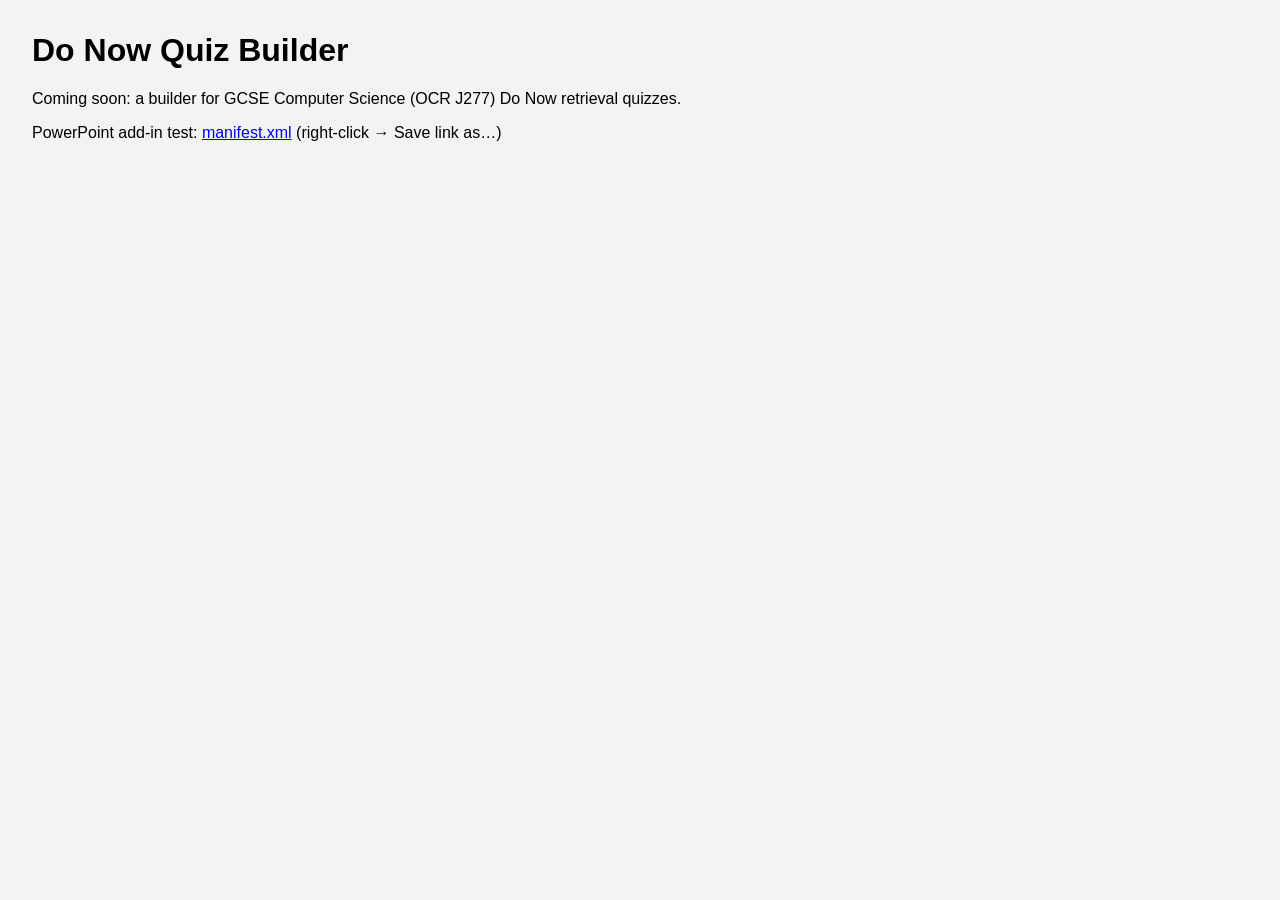
==== index.html @ 752d3491 "Add hello-world PowerPoint add-in test Task pane add-in that reports supported PowerPointApi sets, a" ====
<!doctype html>
<html lang="en-GB">
<head><meta charset="utf-8"><title>Do Now Quiz Builder</title></head>
<body style="font-family: Aptos, 'Segoe UI', sans-serif; background:#F3F3F3; margin:2em;">
<h1>Do Now Quiz Builder</h1>
<p>Coming soon: a builder for GCSE Computer Science (OCR J277) Do Now retrieval quizzes.</p>
<p>PowerPoint add-in test: <a href="addin-test/manifest.xml">manifest.xml</a> (right-click → Save link as…)</p>
</body>
</html>
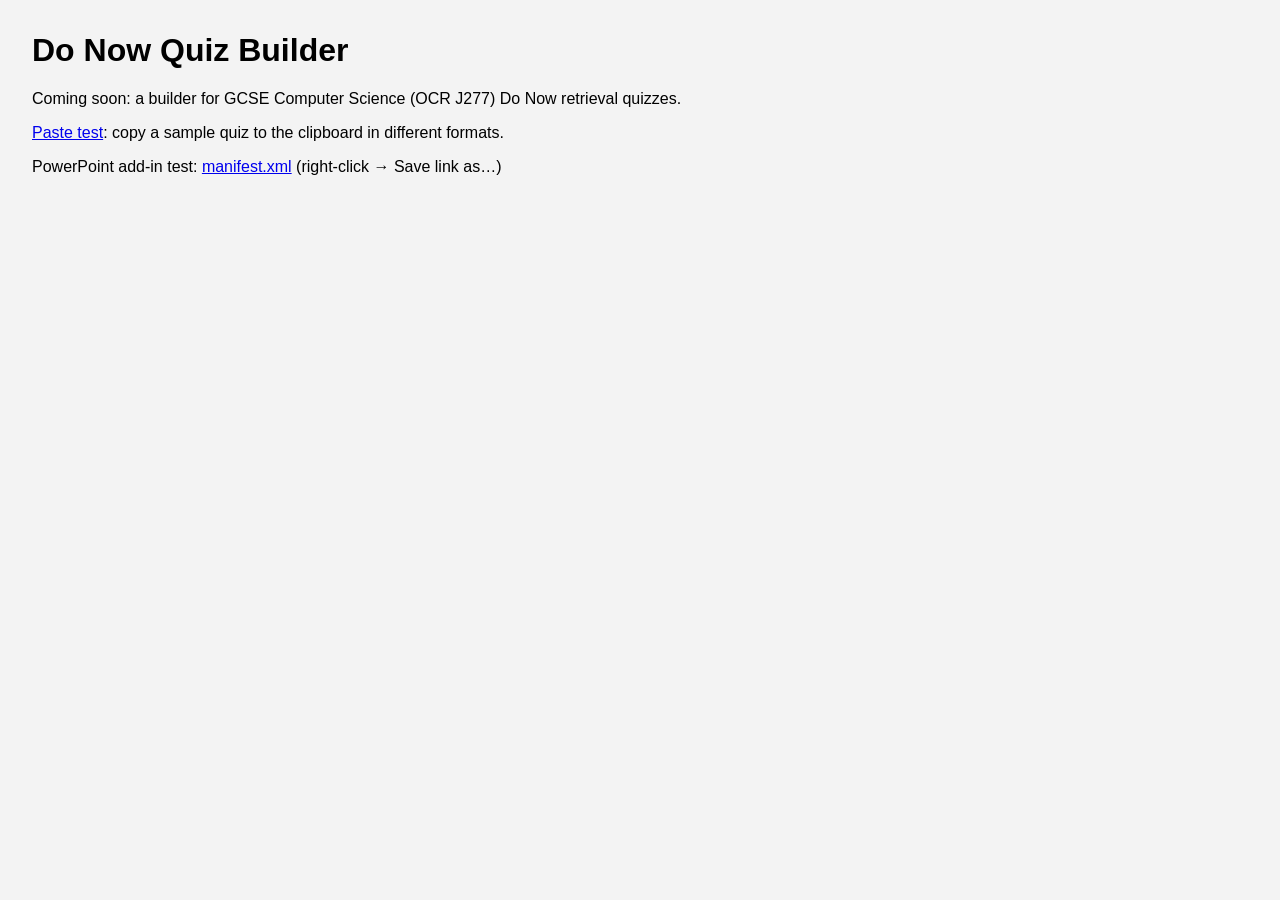
==== commit f4732bdb: "Add clipboard paste test page Copies an invented sample quiz and answers slide as a PNG picture, an " ====
--- a/index.html
+++ b/index.html
@@ -4,6 +4,7 @@
 <body style="font-family: Aptos, 'Segoe UI', sans-serif; background:#F3F3F3; margin:2em;">
 <h1>Do Now Quiz Builder</h1>
 <p>Coming soon: a builder for GCSE Computer Science (OCR J277) Do Now retrieval quizzes.</p>
+<p><a href="paste-test/">Paste test</a>: copy a sample quiz to the clipboard in different formats.</p>
 <p>PowerPoint add-in test: <a href="addin-test/manifest.xml">manifest.xml</a> (right-click → Save link as…)</p>
 </body>
 </html>
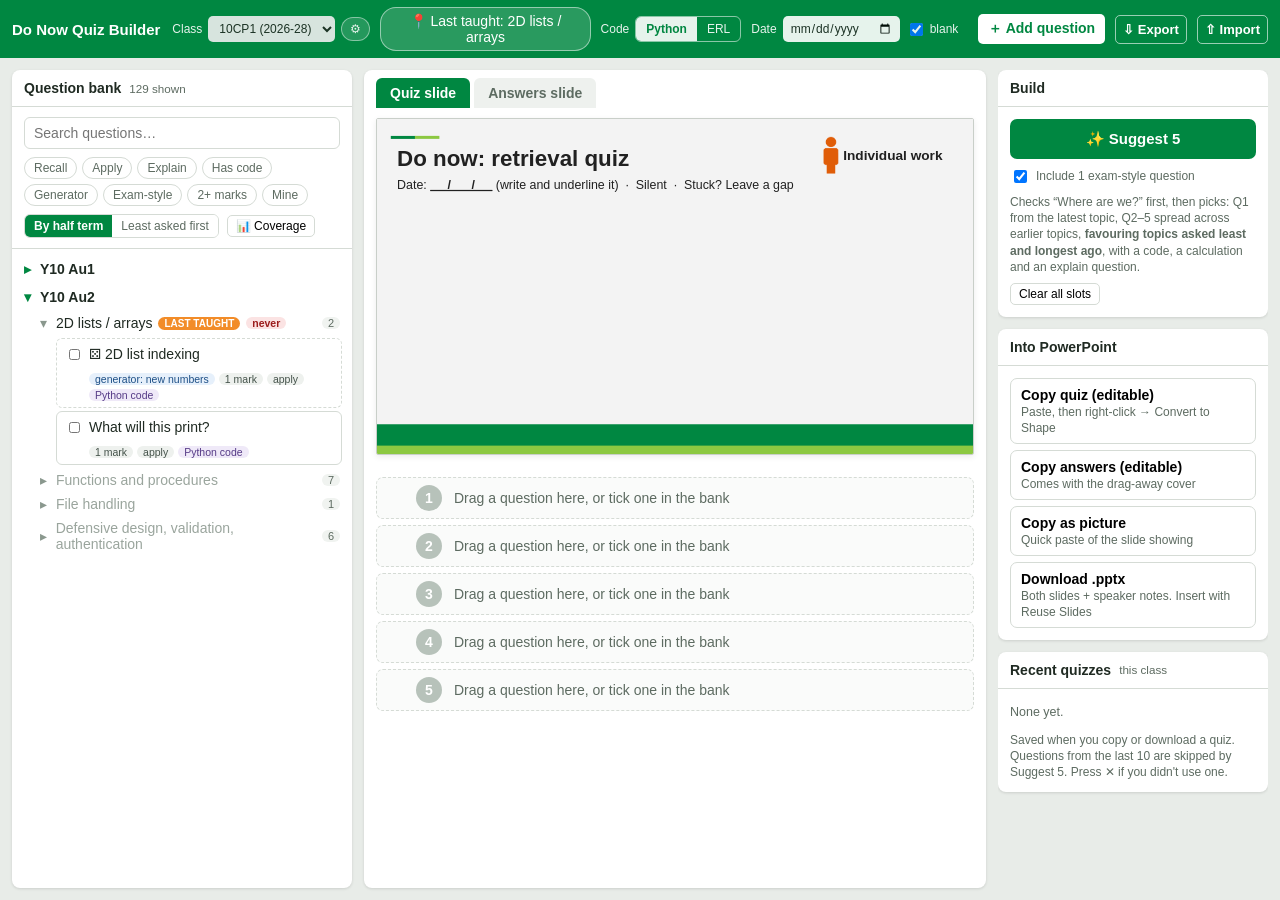
==== commit 26b8c5ca: "Build the Do Now Quiz Builder web app Question bank, 34 generators (ported and replay-tested), Sugge" ====
--- a/index.html
+++ b/index.html
@@ -1,10 +1,198 @@
 <!doctype html>
 <html lang="en-GB">
-<head><meta charset="utf-8"><title>Do Now Quiz Builder</title></head>
-<body style="font-family: Aptos, 'Segoe UI', sans-serif; background:#F3F3F3; margin:2em;">
-<h1>Do Now Quiz Builder</h1>
-<p>Coming soon: a builder for GCSE Computer Science (OCR J277) Do Now retrieval quizzes.</p>
-<p><a href="paste-test/">Paste test</a>: copy a sample quiz to the clipboard in different formats.</p>
-<p>PowerPoint add-in test: <a href="addin-test/manifest.xml">manifest.xml</a> (right-click → Save link as…)</p>
+<head>
+<meta charset="utf-8">
+<meta name="viewport" content="width=device-width, initial-scale=1">
+<title>Do Now Quiz Builder</title>
+<link rel="icon" href="img/individual-work.png">
+<link rel="stylesheet" href="css/app.css">
+</head>
+<body>
+
+<header>
+  <h1>Do Now Quiz Builder</h1>
+  <label>Class <select id="cls"></select> <button class="chip-btn" id="plansBtn" title="Classes and course plans" style="padding:4px 8px">⚙</button></label>
+  <button class="chip-btn" id="whereBtn" title="Where is this class up to?">📍 <span id="whereTxt"></span></button>
+  <label>Code <span class="seg" id="langSeg"><button data-l="python">Python</button><button data-l="erl">ERL</button></span></label>
+  <label>Date <input type="date" id="date"> <span style="display:flex;align-items:center;gap:4px"><input type="checkbox" id="blank" checked> blank</span></label>
+  <span class="spacer"></span>
+  <button class="hbtn" id="addBtn">＋ Add question</button>
+  <button class="hbtn ghost" id="exportBtn" title="Save your questions, plans, classes and history to a file">⇩ Export</button>
+  <button class="hbtn ghost" id="importBtn" title="Load an export file (e.g. from your other computer)">⇧ Import</button>
+  <input type="file" id="importFile" accept=".json,application/json" hidden>
+</header>
+
+<main>
+  <!-- Left: question bank -->
+  <section class="panel">
+    <h2>Question bank <small id="bankCount"></small></h2>
+    <div class="bank-tools">
+      <input type="search" id="search" placeholder="Search questions…">
+      <div class="filters" id="filters">
+        <button class="f" data-f="recall">Recall</button>
+        <button class="f" data-f="apply">Apply</button>
+        <button class="f" data-f="explain">Explain</button>
+        <button class="f" data-f="code">Has code</button>
+        <button class="f" data-f="gen">Generator</button>
+        <button class="f" data-f="exam">Exam-style</button>
+        <button class="f" data-f="m2">2+ marks</button>
+        <button class="f" data-f="mine">Mine</button>
+      </div>
+      <div style="display:flex;gap:8px;align-items:center">
+        <span class="seg2" id="viewSeg"><button data-v="plan" class="on">By half term</button><button data-v="least">Least asked first</button></span>
+        <button class="sbtn" id="covBtn" title="Topic coverage for this class">📊 Coverage</button>
+      </div>
+    </div>
+    <div class="tree" id="tree"></div>
+  </section>
+
+  <!-- Centre: preview + slots -->
+  <section class="panel centre">
+    <div class="tabs">
+      <button class="tab on" data-t="quiz">Quiz slide</button>
+      <button class="tab" data-t="ans">Answers slide</button>
+      <span class="fit" id="fit"></span>
+    </div>
+    <div class="warnbar" id="warnbar"></div>
+    <div class="slide-wrap" id="slide"></div>
+    <div class="cover-tip" id="coverTip" hidden>The cover is shown faded so you can check the answers. <a href="#" id="coverToggle">Show it solid</a></div>
+    <div class="slots" id="slots"></div>
+  </section>
+
+  <!-- Right: actions -->
+  <section class="right">
+    <div class="panel">
+      <h2>Build</h2>
+      <div class="box">
+        <button class="big" id="suggestBtn">✨ Suggest 5</button>
+        <label class="hint" style="display:flex;gap:6px;align-items:center"><input type="checkbox" id="incExam"> Include 1 exam-style question</label>
+        <div class="hint">Checks “Where are we?” first, then picks: Q1 from the latest topic, Q2–5 spread across earlier topics, <b>favouring topics asked least and longest ago</b>, with a code, a calculation and an explain question.</div>
+        <button class="sbtn" id="clearBtn" style="justify-self:start">Clear all slots</button>
+      </div>
+    </div>
+    <div class="panel">
+      <h2>Into PowerPoint</h2>
+      <div class="box out">
+        <button class="obtn" data-o="svg-quiz"><b>Copy quiz (editable)</b><span>Paste, then right-click → Convert to Shape</span></button>
+        <button class="obtn" data-o="svg-ans"><b>Copy answers (editable)</b><span>Comes with the drag-away cover</span></button>
+        <button class="obtn" data-o="png"><b>Copy as picture</b><span>Quick paste of the slide showing</span></button>
+        <button class="obtn" data-o="pptx"><b>Download .pptx</b><span>Both slides + speaker notes. Insert with Reuse Slides</span></button>
+      </div>
+    </div>
+    <div class="panel">
+      <h2>Recent quizzes <small>this class</small></h2>
+      <div class="box"><ul class="hist" id="hist"></ul>
+        <div class="hint">Saved when you copy or download a quiz. Questions from the last 10 are skipped by Suggest 5. Press ✕ if you didn't use one.</div></div>
+    </div>
+  </section>
+</main>
+
+<!-- Where are we? -->
+<div class="scrim" id="whereModal">
+  <div class="modal">
+    <header><h1 style="font-size:16px">📍 Where is <span id="waClass"></span> up to?</h1></header>
+    <div class="mbody">
+      <p class="hint" style="margin-top:0">Click topics to tick them as taught. <b>Double-click</b> the topic you taught most recently (orange). Suggest 5 only uses ticked topics.</p>
+      <div id="waBody"></div>
+    </div>
+    <div class="mfoot">
+      <span class="note">Saved for this class on this computer.</span>
+      <button class="btn sec" data-close>Cancel</button>
+      <button class="btn" id="waConfirm">Confirm and suggest 5</button>
+    </div>
+  </div>
+</div>
+
+<!-- Add / edit question -->
+<div class="scrim" id="addModal">
+  <div class="modal">
+    <header><h1 style="font-size:16px" id="fTitle">＋ Add your own question</h1></header>
+    <div class="mbody">
+      <div class="form">
+        <label for="fTopic">Topic</label><select id="fTopic"></select>
+        <label for="fQ">Question</label><textarea id="fQ" placeholder="Use **bold** for key words, e.g. State the **purpose** of the ALU."></textarea>
+        <label for="fCode">Code <small>(optional)</small></label>
+        <div><textarea class="code" id="fCode" placeholder='x = 5&#10;print("x is " + str(x * 2))'></textarea>
+          <select id="fLang" style="width:auto;margin-top:6px"><option value="python">Python</option><option value="erl">OCR ERL</option><option value="sql">SQL</option></select></div>
+        <label for="fAns">Answer</label><textarea id="fAns" placeholder="Answer plus a brief why, e.g. **10**: x * 2 is 10"></textarea>
+        <label for="fShort">Short label</label><input id="fShort" placeholder="Reminder for the answers slide, e.g. Output of x code?">
+        <label>Details</label>
+        <div style="display:flex;gap:10px;flex-wrap:wrap;align-items:center">
+          <select id="fMarks" style="width:auto"><option value="1">1 mark</option><option value="2">2 marks</option><option value="3">3 marks</option></select>
+          <select id="fLevel" style="width:auto"><option value="recall">Recall</option><option value="apply">Apply</option><option value="explain">Explain</option></select>
+          <select id="fStyle" style="width:auto"><option value="quiz">Quiz style</option><option value="exam">Exam style</option></select>
+          <label style="font-weight:400;padding:0;display:flex;gap:5px;align-items:center"><input type="checkbox" id="fPlus1" style="width:auto"> +1 (stretch)</label>
+        </div>
+        <label for="fMisc">Watch for</label><input id="fMisc" placeholder="Optional misconception, shown in the answers speaker notes">
+        <div class="warnmsg" id="fWarn"></div>
+        <div class="err" id="fErr"></div>
+      </div>
+    </div>
+    <div class="mfoot">
+      <span class="note">Use invented names only. Saved on this computer; Export to share.</span>
+      <button class="btn sec" id="fDelete" style="display:none;color:#a33">Delete</button>
+      <button class="btn sec" data-close>Cancel</button>
+      <button class="btn" id="fSave">Save question</button>
+    </div>
+  </div>
+</div>
+
+<!-- Topic coverage -->
+<div class="scrim" id="covModal">
+  <div class="modal" style="width:min(900px,96vw)">
+    <header><h1 style="font-size:16px">📊 Topic coverage: <span id="covClass"></span></h1></header>
+    <div class="mbody" id="covBody"></div>
+    <div class="mfoot">
+      <span class="note">Counts every quiz you copy or download for this class. Untaught topics aren't shown.</span>
+      <button class="btn" data-close>Close</button>
+    </div>
+  </div>
+</div>
+
+<!-- Classes & course plans -->
+<div class="scrim" id="plansModal">
+  <div class="modal wide">
+    <header><h1 style="font-size:16px">⚙ Classes and course plans</h1></header>
+    <div class="ptabs">
+      <button class="ptab on" data-p="plans">Course plans</button>
+      <button class="ptab" data-p="classes">Classes</button>
+    </div>
+    <div id="pPlans" style="display:flex;flex-direction:column;flex:1;min-height:0">
+      <div class="ptools">
+        <label>Plan <select id="planSel"></select></label>
+        <input id="planName" title="Rename this plan" style="width:190px">
+        <button class="btn sec" id="copyPlan">⧉ Copy this plan</button>
+        <span class="hint" id="planUsers"></span>
+        <span class="spacer"></span>
+        <span class="legend"><span><i style="background:var(--green)"></i>Paper 2 (algorithms, programming)</span><span><i style="background:#1d4f86"></i>Paper 1 (computer systems)</span></span>
+      </div>
+      <div class="hint" style="padding:0 16px 6px">Drag topics between half terms or up and down within one. Click a half-term name to rename it. Topics in <b>Not placed yet</b> are left out of the bank tree until you place them.</div>
+      <div class="board" id="board"></div>
+    </div>
+    <div id="pClasses" style="display:none;flex:1;overflow:auto">
+      <table class="ctable">
+        <thead><tr><th>Class</th><th>Course plan</th><th>Last taught</th><th>Quizzes so far</th><th></th></tr></thead>
+        <tbody id="ctBody"></tbody>
+      </table>
+      <div style="padding:0 16px"><button class="btn sec" id="addClass">＋ Add a class</button>
+        <p class="hint">Use the class code and years only (e.g. 10CP2 (2027-29)). No pupil details are stored anywhere.</p></div>
+    </div>
+    <div class="mfoot">
+      <span class="note">Saved on this computer. Use ⇩ Export to move it to another computer or the shared bank.</span>
+      <button class="btn sec" data-close>Cancel</button>
+      <button class="btn" id="savePlans">Save</button>
+    </div>
+  </div>
+</div>
+
+<div class="toast" id="toast"></div>
+
+<script src="vendor/pptxgen.bundle.js"></script>
+<script src="js/icon.js"></script>
+<script src="js/generators.js"></script>
+<script src="js/slides.js"></script>
+<script src="js/data.js"></script>
+<script src="js/suggest.js"></script>
+<script src="js/app.js"></script>
 </body>
 </html>
--- a/css/app.css
+++ b/css/app.css
@@ -0,0 +1,186 @@
+/* Do Now Quiz Builder styles */
+:root { --green:#008741; --dark:#00642D; --lime:#8CC841; --card:#D9F3D0; --bg:#F3F3F3; --line:#d5dbd5; --ink:#1f2a22; --muted:#5d6b61; }
+  * { box-sizing: border-box; }
+  body { margin:0; font-family: Aptos, "Segoe UI", sans-serif; color:var(--ink); background:#e8ece8; height:100vh; display:flex; flex-direction:column; font-size:14px; }
+  button, input, select, textarea { font: inherit; }
+  b { font-weight:700; }
+  code { font-family: Consolas, monospace; font-size: .92em; background:#eef3ee; padding:0 3px; border-radius:3px; }
+
+  /* Header */
+  header { display:flex; align-items:center; gap:14px; padding:8px 14px; background:var(--green); color:#fff; flex-wrap:wrap; }
+  header h1 { font-size:18px; margin:0 8px 0 0; white-space:nowrap; }
+  header label { font-size:12px; opacity:.9; display:flex; align-items:center; gap:6px; }
+  header select, header input[type=date] { padding:5px 7px; border-radius:5px; border:0; color:var(--ink); }
+  .chip-btn { background:rgba(255,255,255,.16); border:1px solid rgba(255,255,255,.5); color:#fff; padding:5px 10px; border-radius:16px; cursor:pointer; }
+  .chip-btn:hover { background:rgba(255,255,255,.28); }
+  .seg { display:inline-flex; border:1px solid rgba(255,255,255,.6); border-radius:6px; overflow:hidden; }
+  .seg button { background:transparent; color:#fff; border:0; padding:5px 10px; cursor:pointer; }
+  .seg button.on { background:#fff; color:var(--green); font-weight:700; }
+  .spacer { flex:1; }
+  .hbtn { background:#fff; color:var(--green); border:0; padding:6px 12px; border-radius:5px; font-weight:700; cursor:pointer; }
+  .hbtn.ghost { background:transparent; color:#fff; border:1px solid rgba(255,255,255,.6); font-weight:600; }
+
+  /* Layout */
+  main { flex:1; display:grid; grid-template-columns: 340px 1fr 270px; gap:12px; padding:12px; min-height:0; }
+  .panel { background:#fff; border-radius:8px; box-shadow:0 1px 3px rgba(0,0,0,.12); display:flex; flex-direction:column; min-height:0; }
+  .panel h2 { font-size:14px; margin:0; padding:10px 12px; border-bottom:1px solid var(--line); display:flex; align-items:center; gap:8px; }
+  .panel h2 small { font-weight:400; color:var(--muted); }
+
+  /* Bank */
+  .bank-tools { padding:10px 12px; border-bottom:1px solid var(--line); display:grid; gap:8px; }
+  .bank-tools input[type=search] { width:100%; padding:7px 9px; border:1px solid var(--line); border-radius:6px; }
+  .filters { display:flex; flex-wrap:wrap; gap:5px; }
+  .f { border:1px solid var(--line); background:#fff; border-radius:14px; padding:3px 9px; font-size:12px; cursor:pointer; color:var(--muted); }
+  .f.on { background:var(--card); border-color:var(--green); color:var(--dark); font-weight:600; }
+  .tree { overflow:auto; padding:6px 4px 12px; flex:1; }
+  details.ht > summary { list-style:none; cursor:pointer; padding:6px 8px; font-weight:700; display:flex; align-items:center; gap:6px; border-radius:5px; }
+  details.ht > summary::before { content:"▸"; color:var(--green); width:10px; }
+  details.ht[open] > summary::before { content:"▾"; }
+  details.ht > summary:hover { background:#f2f6f2; }
+  details.ht.untaught > summary { color:#9aa59d; }
+  details.tp > summary { list-style:none; cursor:pointer; padding:4px 8px 4px 24px; display:flex; gap:6px; align-items:center; border-radius:5px; }
+  details.tp > summary::before { content:"▸"; color:#8a988e; width:10px; }
+  details.tp[open] > summary::before { content:"▾"; }
+  details.tp > summary:hover { background:#f2f6f2; }
+  details.tp.untaught > summary { color:#9aa59d; }
+  .count { margin-left:auto; font-size:11px; color:var(--muted); background:#f0f3f0; padding:0 6px; border-radius:8px; }
+  .last-tag { font-size:10px; background:#F28C28; color:#fff; padding:1px 6px; border-radius:8px; font-weight:700; }
+  .item { margin:3px 6px 3px 40px; padding:6px 8px; border:1px solid var(--line); border-radius:6px; display:grid; grid-template-columns: 18px 1fr; gap:6px; cursor:grab; background:#fff; }
+  .item:hover { border-color:var(--green); }
+  .item.used { background:var(--card); border-color:var(--green); }
+  .item.gen { border-style:dashed; }
+  .item .qt { line-height:1.3; }
+  .badges { grid-column:2; display:flex; flex-wrap:wrap; gap:4px; margin-top:3px; }
+  .bd { font-size:10.5px; padding:0 6px; border-radius:8px; background:#eef1ee; color:#44524a; }
+  .bd.gen { background:#e6f0fb; color:#1d4f86; }
+  .bd.exam { background:#fde9d7; color:#8a4500; }
+  .bd.code { background:#efe9f8; color:#553a86; }
+  .bd.recent { background:#fbe3e3; color:#8a1f1f; }
+
+  /* Centre */
+  .centre { display:flex; flex-direction:column; gap:10px; min-height:0; overflow:auto; }
+  .tabs { display:flex; align-items:center; gap:4px; padding:8px 12px 0; }
+  .tab { border:0; background:#eef1ee; padding:7px 14px; border-radius:6px 6px 0 0; cursor:pointer; font-weight:600; color:var(--muted); }
+  .tab.on { background:var(--green); color:#fff; }
+  .fit { margin-left:auto; font-size:12px; color:var(--dark); }
+  .slide-wrap { padding:0 12px 12px; }
+  .slide-wrap svg { width:100%; height:auto; display:block; border:1px solid #c9cfc9; border-radius:2px; box-shadow:0 2px 6px rgba(0,0,0,.08); }
+  .slots { padding:0 12px 12px; display:grid; gap:6px; }
+  .slot { display:grid; grid-template-columns: 22px 30px 1fr auto; gap:8px; align-items:center; border:1px solid var(--line); border-radius:7px; padding:7px 9px; background:#fff; }
+  .slot.empty { border-style:dashed; color:var(--muted); background:#fafbfa; }
+  .slot.over { border-color:var(--green); background:var(--card); }
+  .handle { cursor:grab; color:#9aa59d; text-align:center; user-select:none; }
+  .num { width:26px; height:26px; border-radius:50%; background:var(--green); color:#fff; display:grid; place-items:center; font-weight:700; }
+  .slot .meta { font-size:11.5px; color:var(--muted); margin-top:2px; }
+  .slot .acts { display:flex; gap:5px; }
+  .sbtn { border:1px solid var(--line); background:#fff; border-radius:5px; padding:3px 8px; cursor:pointer; font-size:12px; }
+  .sbtn:hover { border-color:var(--green); }
+  .sbtn.p1.on { background:var(--green); color:#fff; border-color:var(--green); font-weight:700; }
+  .sbtn.x { color:#a33; }
+
+  /* Right */
+  .right { display:flex; flex-direction:column; gap:12px; min-height:0; overflow:auto; }
+  .box { padding:12px; display:grid; gap:8px; }
+  .big { background:var(--green); color:#fff; border:0; border-radius:7px; padding:11px; font-weight:700; font-size:15px; cursor:pointer; }
+  .big:hover { background:var(--dark); }
+  .out { display:grid; grid-template-columns: 1fr; gap:6px; }
+  .obtn { text-align:left; border:1px solid var(--line); background:#fff; border-radius:7px; padding:8px 10px; cursor:pointer; }
+  .obtn:hover { border-color:var(--green); background:#f6faf6; }
+  .obtn b { display:block; }
+  .obtn span { font-size:12px; color:var(--muted); }
+  .hint { font-size:12px; color:var(--muted); line-height:1.35; }
+  .hist li { font-size:12.5px; margin:3px 0; }
+  .hist { margin:0; padding-left:18px; }
+
+  /* Modals */
+  .scrim { position:fixed; inset:0; background:rgba(20,30,22,.45); display:none; align-items:center; justify-content:center; z-index:10; }
+  .scrim.open { display:flex; }
+  .modal { background:#fff; border-radius:10px; width:min(760px, 94vw); max-height:88vh; display:flex; flex-direction:column; box-shadow:0 10px 40px rgba(0,0,0,.3); }
+  .modal header { border-radius:10px 10px 0 0; }
+  .mbody { padding:14px 16px; overflow:auto; }
+  .mfoot { padding:10px 16px; border-top:1px solid var(--line); display:flex; gap:8px; justify-content:flex-end; align-items:center; }
+  .mfoot .note { margin-right:auto; font-size:12px; color:var(--muted); }
+  .wa-ht { margin-bottom:10px; }
+  .wa-ht h3 { font-size:13.5px; margin:0 0 5px; display:flex; gap:8px; align-items:center; }
+  .wa-topics { display:flex; flex-wrap:wrap; gap:5px; }
+  .wa-t { border:1px solid var(--line); border-radius:14px; padding:3px 10px; font-size:12.5px; cursor:pointer; user-select:none; }
+  .wa-t.on { background:var(--card); border-color:var(--green); }
+  .wa-t.last { background:#F28C28; border-color:#F28C28; color:#fff; font-weight:700; }
+  .form { display:grid; grid-template-columns: 130px 1fr; gap:9px 12px; align-items:start; }
+  .form label { font-weight:600; padding-top:6px; }
+  .form input, .form select, .form textarea { width:100%; padding:6px 8px; border:1px solid var(--line); border-radius:6px; }
+  .form textarea { min-height:60px; }
+  .form .code { font-family: Consolas, monospace; min-height:90px; }
+  .btn { border:0; background:var(--green); color:#fff; padding:8px 14px; border-radius:6px; font-weight:700; cursor:pointer; }
+  .btn.sec { background:#eef1ee; color:var(--ink); }
+  .toast { position:fixed; bottom:18px; left:50%; transform:translateX(-50%); background:#1f2a22; color:#fff; padding:9px 16px; border-radius:7px; opacity:0; transition:opacity .2s; pointer-events:none; z-index:20; }
+  .toast.show { opacity:1; }
+  /* Topic usage */
+  .meter { font-size:10.5px; padding:0 6px; border-radius:8px; font-weight:700; }
+  .meter.none { background:#fbe3e3; color:#9b1c1c; }
+  .meter.low { background:#fff1d6; color:#8a5a00; }
+  .meter.ok { background:#e3f3e6; color:#1f6b33; }
+  .seg2 { display:inline-flex; border:1px solid var(--line); border-radius:6px; overflow:hidden; }
+  .seg2 button { border:0; background:#fff; padding:4px 9px; font-size:12px; cursor:pointer; color:var(--muted); }
+  .seg2 button.on { background:var(--green); color:#fff; font-weight:600; }
+  details.tp.flash > summary { background:#fff1d6; }
+  .cov-ht { margin:0 0 12px; }
+  .cov-ht h3 { font-size:13.5px; margin:0 0 4px; }
+  .cov-row { display:grid; grid-template-columns: 230px 1fr 120px 110px; gap:10px; align-items:center; padding:4px 0; border-bottom:1px solid #eef1ee; font-size:13px; }
+  .cov-bar { height:12px; background:#eef1ee; border-radius:6px; overflow:hidden; }
+  .cov-bar i { display:block; height:100%; background:var(--green); }
+  .cov-row.none .cov-bar { outline:1px dashed #d88; }
+  .cov-sum { display:flex; gap:14px; flex-wrap:wrap; margin-bottom:12px; }
+  .cov-sum div { background:#f4f7f4; border-radius:8px; padding:8px 12px; font-size:12.5px; }
+  .cov-sum b { display:block; font-size:20px; color:var(--dark); }
+
+  /* Classes & course plans */
+  .modal.wide { width:min(1180px, 97vw); height:88vh; }
+  .ptabs { display:flex; gap:4px; padding:10px 16px 0; border-bottom:1px solid var(--line); }
+  .ptab { border:0; background:transparent; padding:8px 14px; cursor:pointer; font-weight:600; color:var(--muted); border-bottom:3px solid transparent; }
+  .ptab.on { color:var(--green); border-bottom-color:var(--green); }
+  .ptools { display:flex; gap:8px; align-items:center; padding:10px 16px; flex-wrap:wrap; }
+  .ptools select, .ptools input { padding:6px 8px; border:1px solid var(--line); border-radius:6px; }
+  .board { display:flex; gap:10px; padding:4px 16px 16px; overflow:auto; flex:1; align-items:flex-start; }
+  .col { flex:0 0 190px; background:#f4f7f4; border:1px solid var(--line); border-radius:8px; display:flex; flex-direction:column; max-height:100%; }
+  .col.unplaced { background:#fff8f0; border-color:#f3c99a; }
+  .col.over { outline:2px solid var(--green); }
+  .col h4 { margin:0; padding:8px 10px; font-size:13px; display:flex; align-items:center; gap:6px; border-bottom:1px solid var(--line); }
+  .col h4 input { border:0; background:transparent; font:inherit; font-weight:700; width:100%; padding:2px; border-radius:4px; }
+  .col h4 input:focus { background:#fff; outline:1px solid var(--green); }
+  .col .cards { padding:6px; display:grid; gap:5px; overflow:auto; min-height:60px; }
+  .tcard { background:#fff; border:1px solid var(--line); border-left:4px solid var(--green); border-radius:5px; padding:5px 7px; font-size:12.5px; cursor:grab; line-height:1.25; }
+  .tcard small { display:block; color:var(--muted); font-size:11px; }
+  .tcard.p1 { border-left-color:#1d4f86; }
+  .tcard.dragging { opacity:.4; }
+  .tcard.before { box-shadow: 0 -3px 0 var(--green); }
+  .addcol { flex:0 0 120px; border:2px dashed var(--line); border-radius:8px; background:transparent; color:var(--muted); padding:14px 8px; cursor:pointer; font-weight:600; }
+  .ctable { width:calc(100% - 32px); margin:10px 16px; border-collapse:collapse; }
+  .ctable th, .ctable td { text-align:left; padding:8px; border-bottom:1px solid var(--line); }
+  .ctable th { font-size:12px; color:var(--muted); font-weight:600; }
+  .ctable select, .ctable input { padding:5px 7px; border:1px solid var(--line); border-radius:6px; }
+  .legend { font-size:12px; color:var(--muted); display:flex; gap:12px; align-items:center; }
+  .legend i { display:inline-block; width:10px; height:10px; border-radius:2px; margin-right:4px; vertical-align:-1px; }
+
+/* ---- additions for the real app ---- */
+.item .edit { grid-column:2; justify-self:end; margin-top:-2px; }
+.bd.mine { background:#e8f6ff; color:#0b5394; }
+.fit.warn { color:#B00020; font-weight:700; }
+.warnbar { margin:0 12px; padding:7px 10px; border-radius:6px; background:#fff1d6; color:#6b4500; font-size:12.5px; display:none; }
+.warnbar.show { display:block; }
+.hist li { display:flex; gap:6px; align-items:flex-start; }
+.hist li span { flex:1; }
+.hist li button { border:0; background:transparent; color:#a33; cursor:pointer; font-size:12px; padding:0 2px; }
+.hist { list-style:none; padding-left:0; }
+.empty-note { color:var(--muted); font-size:12.5px; padding:8px 12px; }
+.form .err { grid-column:2; color:#B00020; font-size:12.5px; }
+.form .warnmsg { grid-column:2; color:#8a5a00; font-size:12.5px; }
+.form small { font-weight:400; color:var(--muted); }
+.cover-tip { font-size:12px; color:var(--muted); padding:0 12px 8px; }
+@media (max-width: 1200px) { main { grid-template-columns: 300px 1fr 230px; } }
+.item .edit { text-decoration:none; color:var(--ink); }
+header { gap:10px; padding:7px 12px; flex-wrap:nowrap; }
+header h1 { font-size:16px; margin-right:2px; }
+header label { white-space:nowrap; }
+.hbtn { padding:6px 10px; white-space:nowrap; }
+@media (max-width: 1300px) { header .hbtn.ghost { padding:6px 7px; font-size:13px; } header h1 { font-size:15px; } }
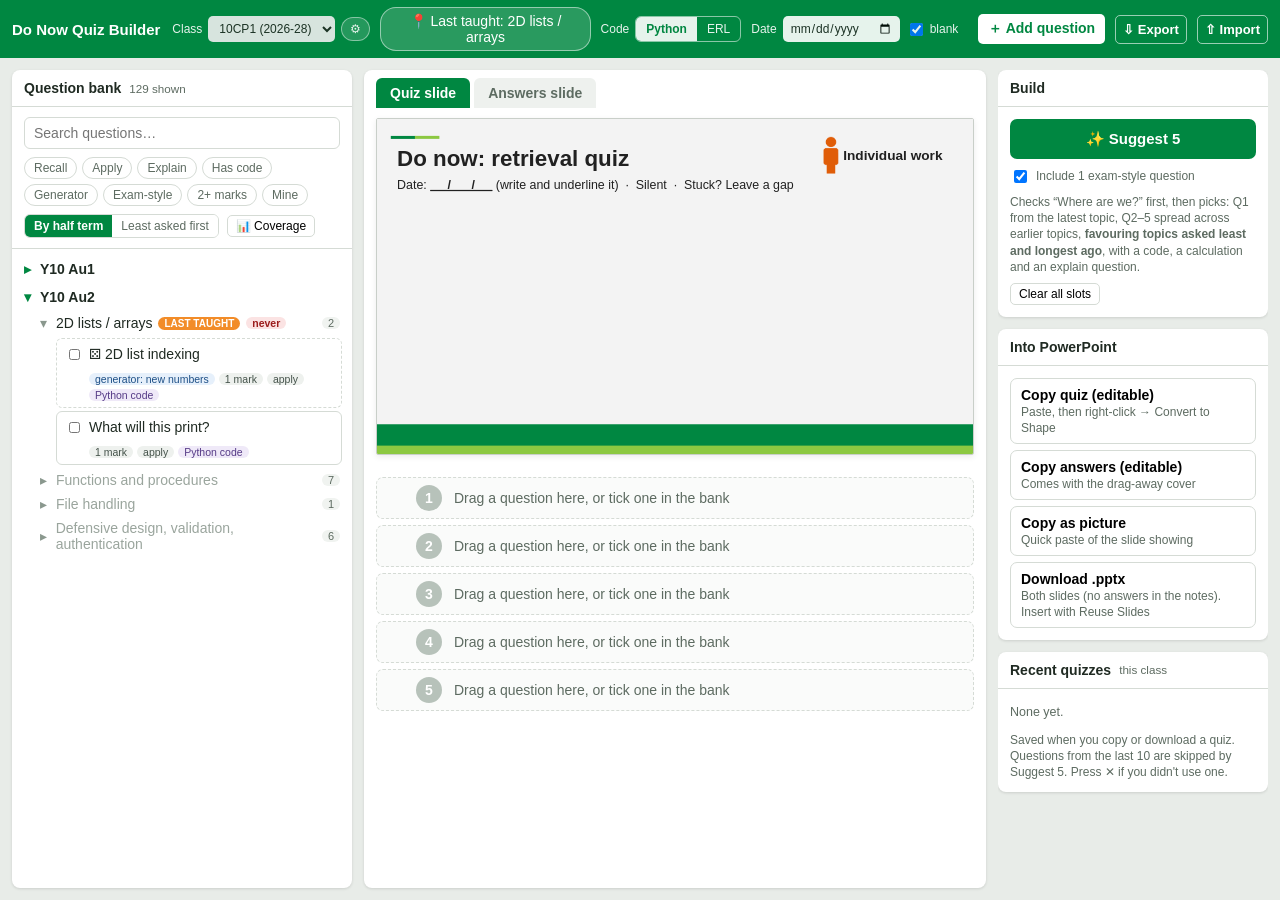
==== commit df7849e8: "Keep answers out of speaker notes (pupils can see them) Co-Authored-By: Claude Opus 5.5 <noreply@ant" ====
--- a/index.html
+++ b/index.html
@@ -76,7 +76,7 @@
         <button class="obtn" data-o="svg-quiz"><b>Copy quiz (editable)</b><span>Paste, then right-click → Convert to Shape</span></button>
         <button class="obtn" data-o="svg-ans"><b>Copy answers (editable)</b><span>Comes with the drag-away cover</span></button>
         <button class="obtn" data-o="png"><b>Copy as picture</b><span>Quick paste of the slide showing</span></button>
-        <button class="obtn" data-o="pptx"><b>Download .pptx</b><span>Both slides + speaker notes. Insert with Reuse Slides</span></button>
+        <button class="obtn" data-o="pptx"><b>Download .pptx</b><span>Both slides (no answers in the notes). Insert with Reuse Slides</span></button>
       </div>
     </div>
     <div class="panel">
@@ -123,7 +123,7 @@
           <select id="fStyle" style="width:auto"><option value="quiz">Quiz style</option><option value="exam">Exam style</option></select>
           <label style="font-weight:400;padding:0;display:flex;gap:5px;align-items:center"><input type="checkbox" id="fPlus1" style="width:auto"> +1 (stretch)</label>
         </div>
-        <label for="fMisc">Watch for</label><input id="fMisc" placeholder="Optional misconception, shown in the answers speaker notes">
+        <label for="fMisc">Watch for</label><input id="fMisc" placeholder="Optional misconception, kept in the bank (never put on the slides)">
         <div class="warnmsg" id="fWarn"></div>
         <div class="err" id="fErr"></div>
       </div>
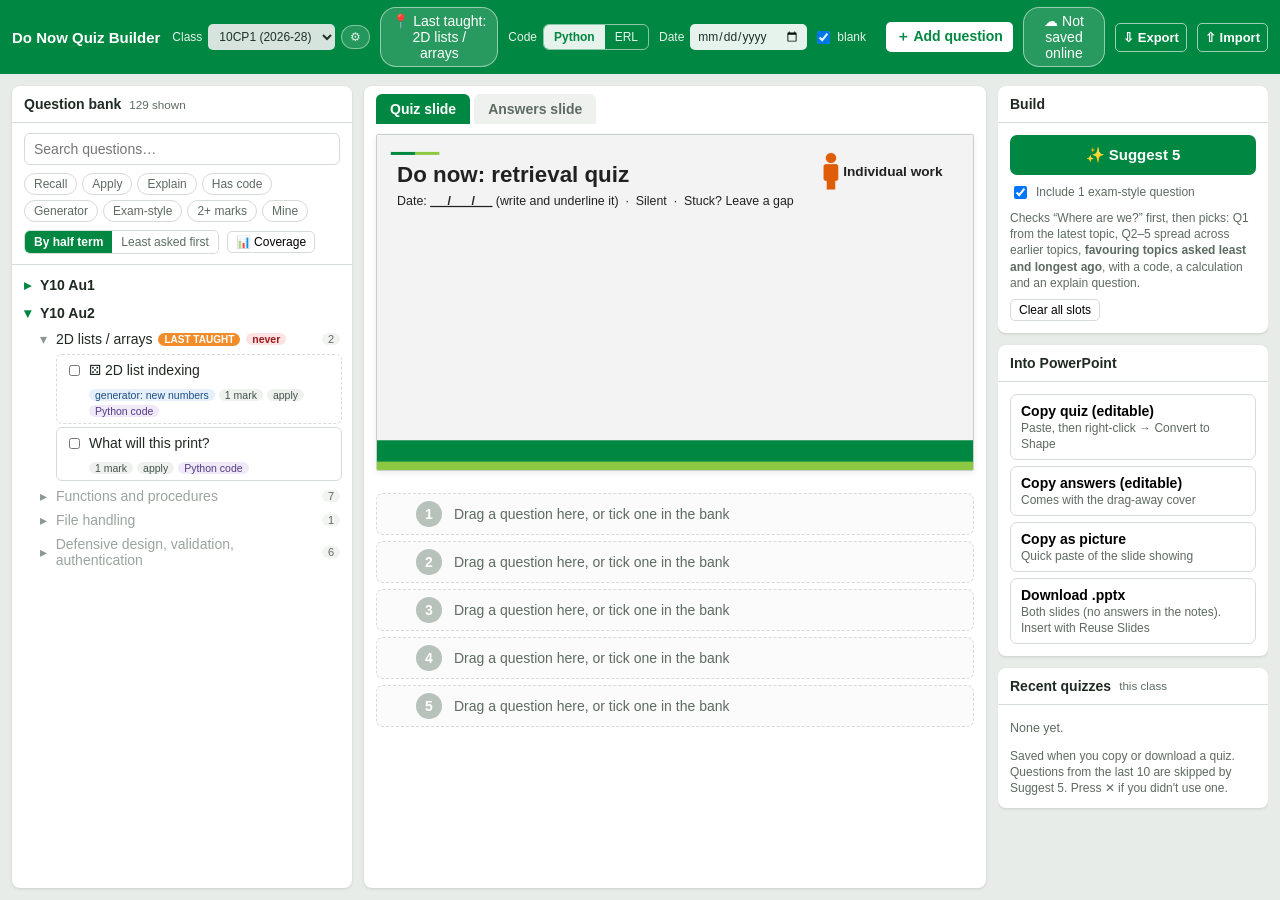
==== commit 7317285c: "Save history, questions and plans to a private GitHub repo Optional: paste a fine-grained token (one" ====
--- a/index.html
+++ b/index.html
@@ -17,6 +17,7 @@
   <label>Date <input type="date" id="date"> <span style="display:flex;align-items:center;gap:4px"><input type="checkbox" id="blank" checked> blank</span></label>
   <span class="spacer"></span>
   <button class="hbtn" id="addBtn">＋ Add question</button>
+  <button class="chip-btn" id="syncBtn" title="Save to GitHub so every computer has the same history and questions">☁ <span id="syncTxt">Not saved online</span></button>
   <button class="hbtn ghost" id="exportBtn" title="Save your questions, plans, classes and history to a file">⇩ Export</button>
   <button class="hbtn ghost" id="importBtn" title="Load an export file (e.g. from your other computer)">⇧ Import</button>
   <input type="file" id="importFile" accept=".json,application/json" hidden>
@@ -185,6 +186,41 @@
   </div>
 </div>
 
+<!-- Save to GitHub -->
+<div class="scrim" id="syncModal">
+  <div class="modal" style="width:min(640px,96vw)">
+    <header><h1 style="font-size:16px">☁ Save to GitHub</h1></header>
+    <div class="mbody">
+      <p class="hint" style="margin-top:0">Your history, own questions, plans, classes and “Where are we?” are saved to <b>data.json</b> in a <b>private</b> repo,
+        so every computer you connect shows the same thing. The page itself stays public; you don't sign in to GitHub to use it.</p>
+      <div id="syncOn" hidden>
+        <p>Connected to <b id="syncRepo"></b>. <span id="syncState"></span></p>
+        <p class="hint">Changes save automatically a moment after you make them, and load when you open the app or come back to its tab.</p>
+      </div>
+      <div id="syncOff">
+        <ol class="hint" style="padding-left:18px;line-height:1.6">
+          <li>On GitHub, make a <a href="https://github.com/settings/personal-access-tokens/new" target="_blank" rel="noopener">fine-grained token</a>:
+            <b>Only select repositories</b> → your data repo; <b>Repository permissions → Contents: Read and write</b>; set an expiry date.</li>
+          <li>Copy the token, paste it below and press Connect. Keep it in your password manager to use on other computers.</li>
+        </ol>
+        <div class="form">
+          <label for="syncRepoIn">Data repo</label><input id="syncRepoIn" value="Notsofastmatey/do-now-data" spellcheck="false">
+          <label for="syncToken">Token</label><input id="syncToken" type="password" autocomplete="off" spellcheck="false" placeholder="github_pat_…">
+          <div class="err" id="syncErr"></div>
+        </div>
+        <p class="hint">The token is kept only in this browser on this computer. It is never put in exports or in the repo. On a shared computer, press Disconnect when you've finished.</p>
+      </div>
+    </div>
+    <div class="mfoot">
+      <span class="note">Export / Import still work as a backup.</span>
+      <button class="btn sec" id="syncDisconnect" style="color:#a33" hidden>Disconnect this computer</button>
+      <button class="btn sec" id="syncNow" hidden>Sync now</button>
+      <button class="btn sec" data-close>Close</button>
+      <button class="btn" id="syncConnect">Connect</button>
+    </div>
+  </div>
+</div>
+
 <div class="toast" id="toast"></div>
 
 <script src="vendor/pptxgen.bundle.js"></script>
